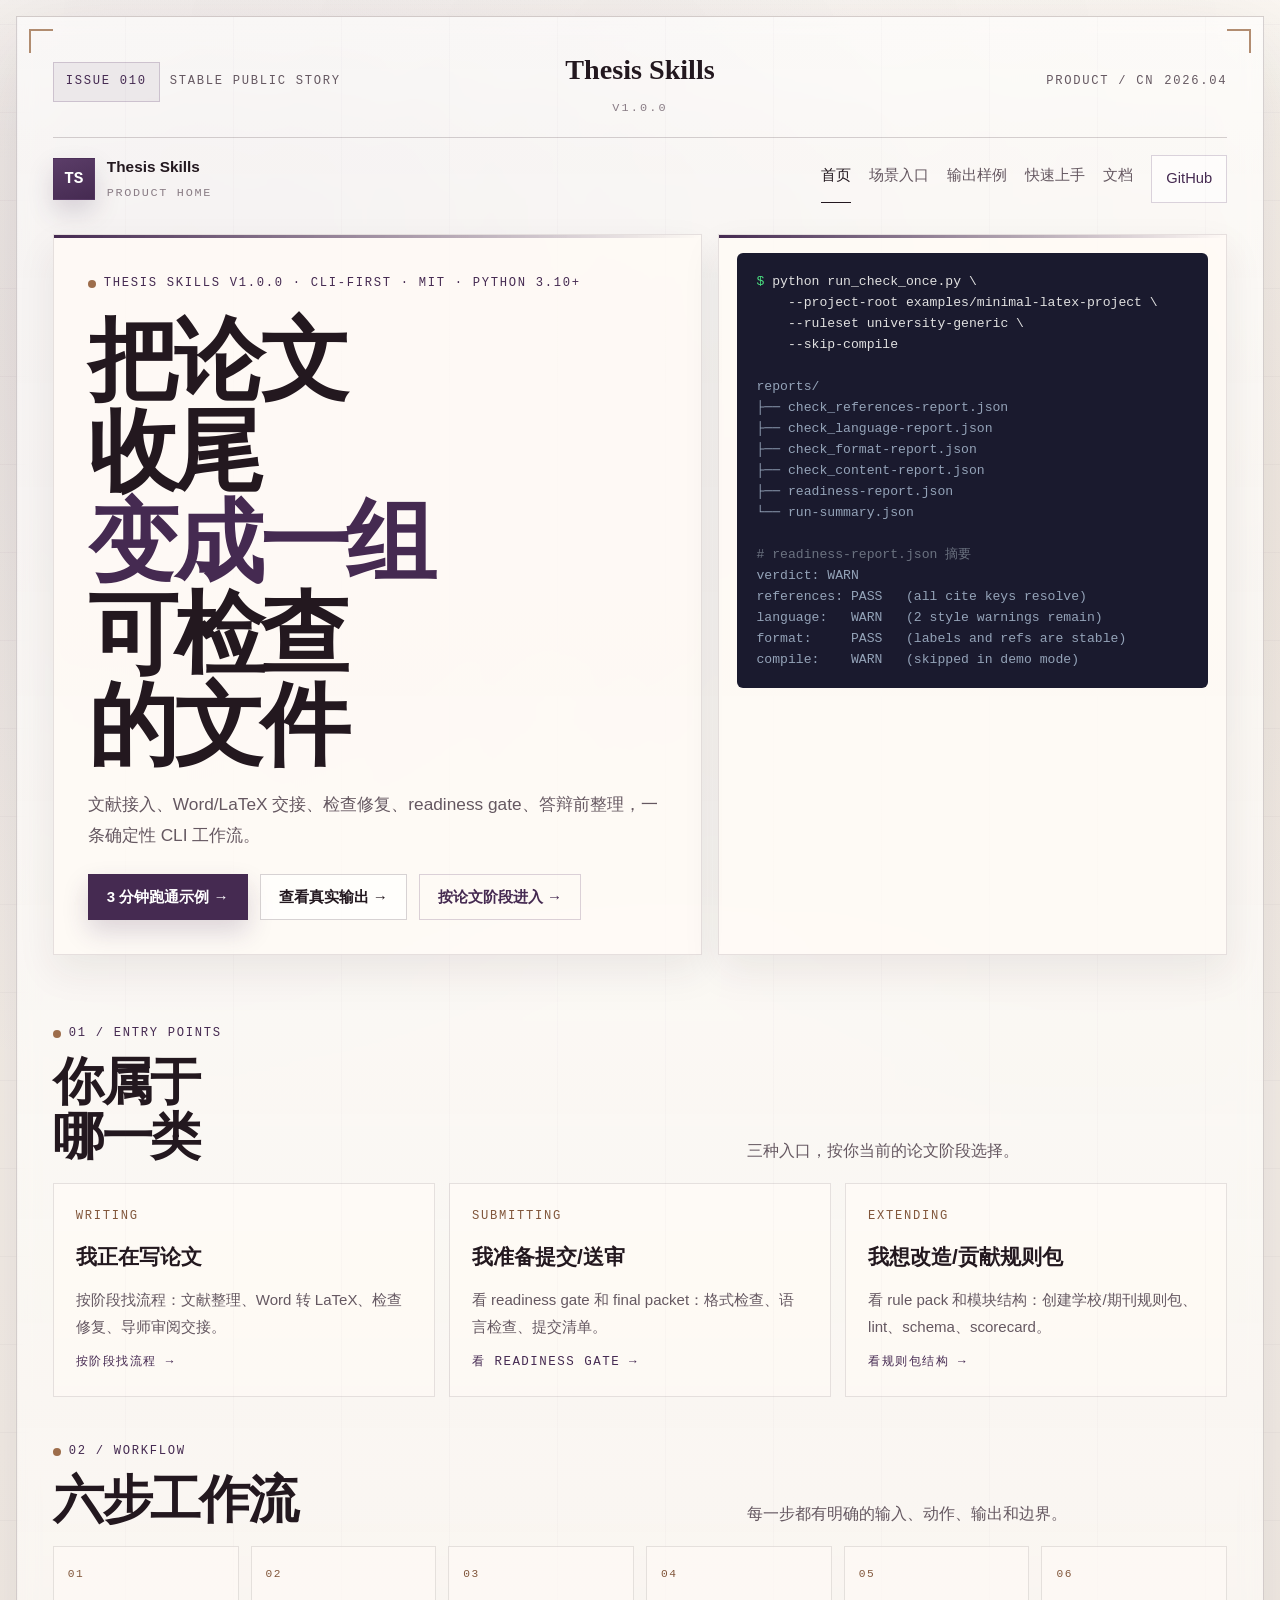
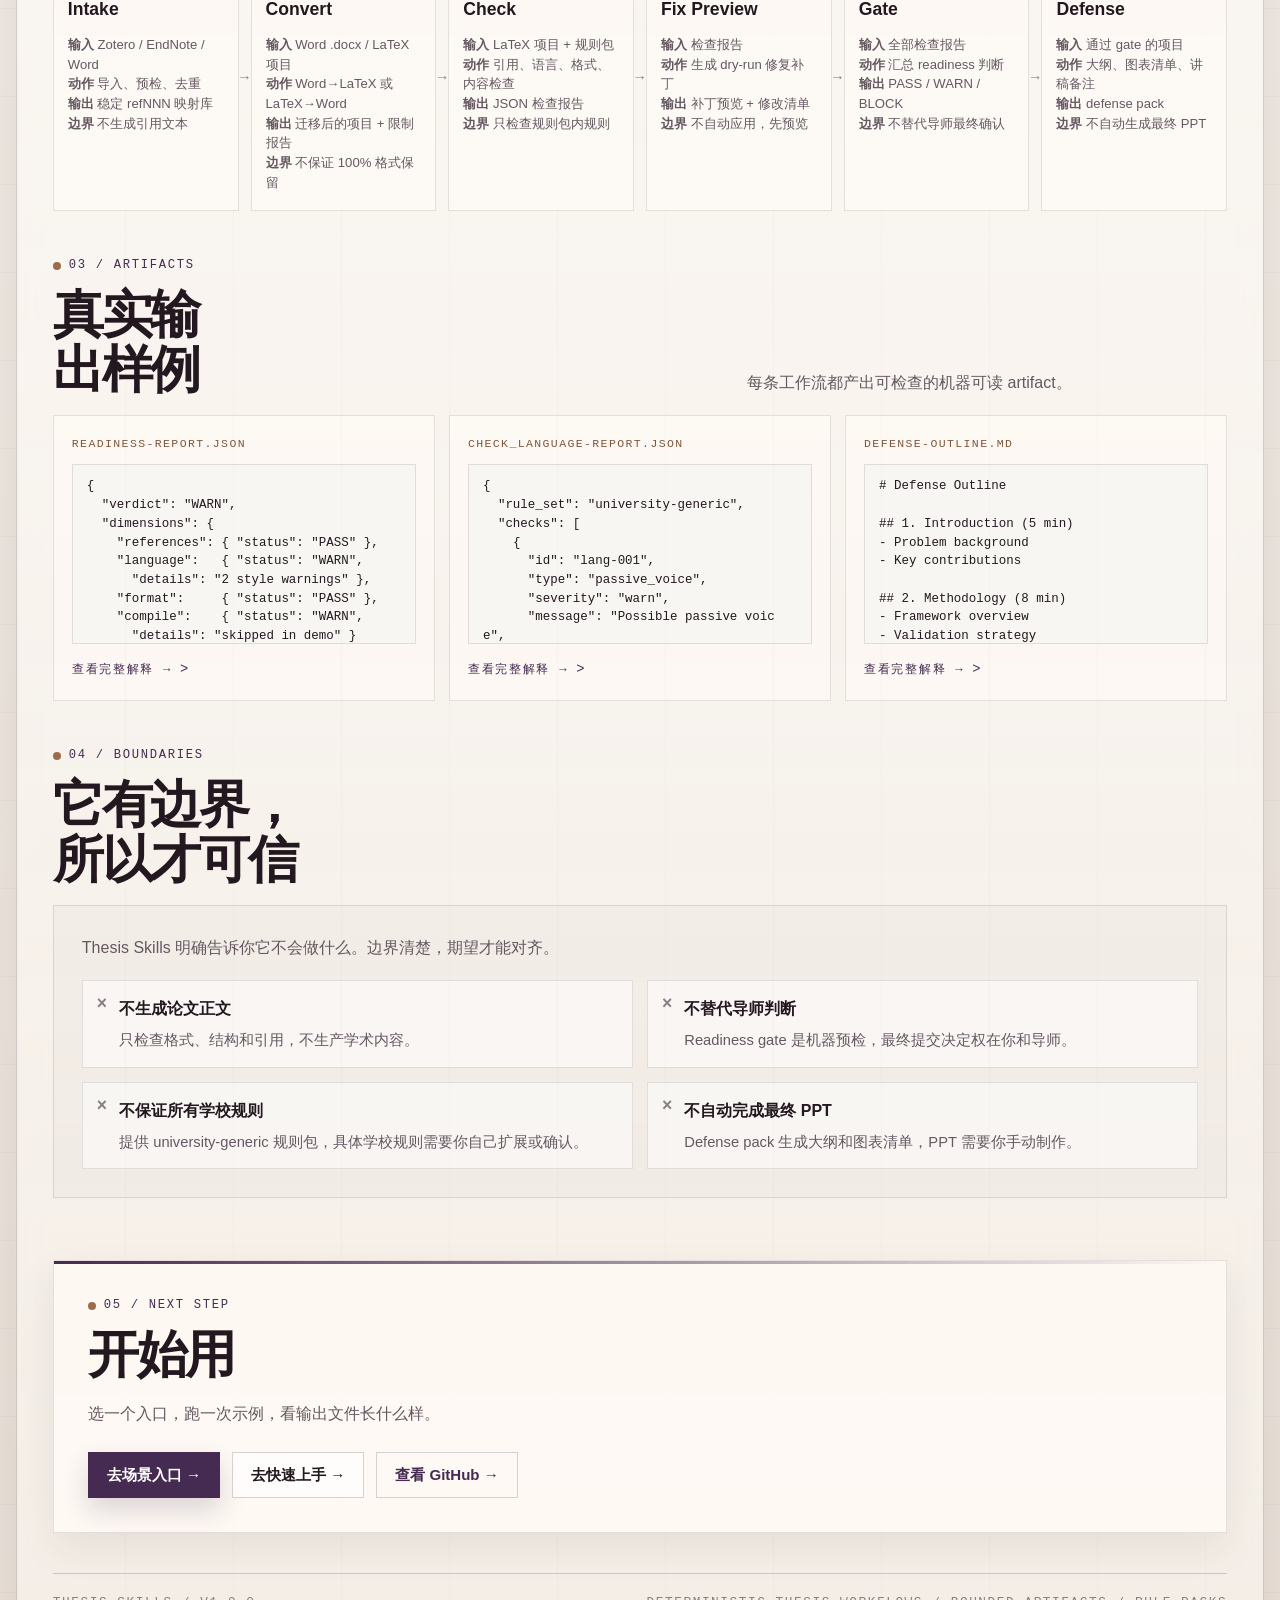
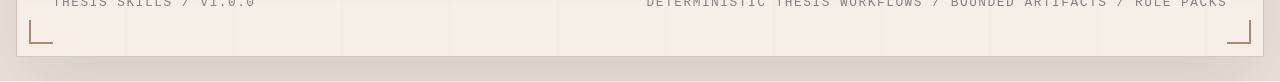
==== site/v1.1-showcase/index.html @ 37669f97 "site: redesign showcase pages for v1.1 - Redesign index.html with 6-screen structure (hero, user ent" ====
<!DOCTYPE html>
<html lang="zh-CN">
<head>
    <meta charset="UTF-8">
    <meta name="viewport" content="width=device-width, initial-scale=1.0">
    <title>Thesis Skills v1.0.0 | 把论文收尾变成一组可检查的文件</title>
    <meta name="description" content="Thesis Skills v1.0.0 是一条确定性 CLI 工作流：文献接入、Word/LaTeX 交接、检查修复、readiness gate、答辩前整理。每条能力都对应真实入口和可检查 artifact。">
    <link rel="stylesheet" href="editorial-theme.css">
</head>
<body>
    <div class="page">
        <div class="page-frame">
            <span class="frame-corner tl"></span>
            <span class="frame-corner tr"></span>
            <span class="frame-corner bl"></span>
            <span class="frame-corner br"></span>

            <header class="issue-bar">
                <div class="issue-block">
                    <span class="issue-chip">Issue 010</span>
                    <span>stable public story</span>
                </div>
                <div class="issue-title">
                    <span class="issue-kicker">Thesis Skills</span>
                    <span class="issue-note">v1.0.0</span>
                </div>
                <div class="issue-meta">
                    <span>product / cn</span>
                    <span>2026.04</span>
                </div>
            </header>

            <nav class="site-nav" aria-label="主导航">
                <a class="brand-link" href="index.html">
                    <span class="brand-mark">TS</span>
                    <span class="brand-copy">
                        <strong>Thesis Skills</strong>
                        <span>product home</span>
                    </span>
                </a>
                <div class="nav-links">
                    <a href="index.html" aria-current="page">首页</a>
                    <a href="scenario-entry.html">场景入口</a>
                    <a href="artifact-gallery.html">输出样例</a>
                    <a href="quickstart.html">快速上手</a>
                    <a href="docs-home.html">文档</a>
                    <a href="https://github.com/quzhiii/thesis-skills" class="nav-cta" target="_blank" rel="noopener">GitHub</a>
                </div>
            </nav>

            <main class="editorial-main">
                <!-- 第一屏：Hero -->
                <section class="hero">
                    <div class="hero-grid">
                        <div class="hero-main">
                            <div class="hero-tag">Thesis Skills v1.0.0 · CLI-first · MIT · Python 3.10+</div>
                            <h1 class="hero-title">
                                <span class="title-line">把论文收尾</span>
                                <span class="title-line title-strong">变成一组</span>
                                <span class="title-line">可检查的文件</span>
                            </h1>
                            <p class="hero-subtitle">文献接入、Word/LaTeX 交接、检查修复、readiness gate、答辩前整理，一条确定性 CLI 工作流。</p>
                            <div class="hero-actions">
                                <a class="btn btn-primary" href="quickstart.html">3 分钟跑通示例 →</a>
                                <a class="btn btn-secondary" href="artifact-gallery.html">查看真实输出 →</a>
                                <a class="btn btn-ghost" href="scenario-entry.html">按论文阶段进入 →</a>
                            </div>
                        </div>
                        <div class="hero-side">
                            <div class="terminal-block"><span class="terminal-prompt">$</span> python run_check_once.py \
    --project-root examples/minimal-latex-project \
    --ruleset university-generic \
    --skip-compile

<span class="terminal-output">reports/
├── check_references-report.json
├── check_language-report.json
├── check_format-report.json
├── check_content-report.json
├── readiness-report.json
└── run-summary.json</span>

<span class="terminal-comment"># readiness-report.json 摘要</span>
<span class="terminal-output">verdict: WARN
references: PASS   (all cite keys resolve)
language:   WARN   (2 style warnings remain)
format:     PASS   (labels and refs are stable)
compile:    WARN   (skipped in demo mode)</span></div>
                        </div>
                    </div>
                </section>

                <!-- 第二屏：三类用户入口 -->
                <section class="section">
                    <div class="section-head">
                        <div class="section-heading">
                            <div class="section-code">01 / entry points</div>
                            <h2 class="section-title">你属于哪一类</h2>
                        </div>
                        <p class="section-intro">三种入口，按你当前的论文阶段选择。</p>
                    </div>
                    <div class="user-type-grid">
                        <a href="scenario-entry.html" class="user-type-card">
                            <div class="user-type-icon">Writing</div>
                            <div class="user-type-title">我正在写论文</div>
                            <div class="user-type-desc">按阶段找流程：文献整理、Word 转 LaTeX、检查修复、导师审阅交接。</div>
                            <div class="user-type-action">按阶段找流程 →</div>
                        </a>
                        <a href="submission-prep.html" class="user-type-card">
                            <div class="user-type-icon">Submitting</div>
                            <div class="user-type-title">我准备提交/送审</div>
                            <div class="user-type-desc">看 readiness gate 和 final packet：格式检查、语言检查、提交清单。</div>
                            <div class="user-type-action">看 readiness gate →</div>
                        </a>
                        <a href="rule-packs.html" class="user-type-card">
                            <div class="user-type-icon">Extending</div>
                            <div class="user-type-title">我想改造/贡献规则包</div>
                            <div class="user-type-desc">看 rule pack 和模块结构：创建学校/期刊规则包、lint、schema、scorecard。</div>
                            <div class="user-type-action">看规则包结构 →</div>
                        </a>
                    </div>
                </section>

                <!-- 第三屏：核心workflow流程 -->
                <section class="section">
                    <div class="section-head">
                        <div class="section-heading">
                            <div class="section-code">02 / workflow</div>
                            <h2 class="section-title">六步工作流</h2>
                        </div>
                        <p class="section-intro">每一步都有明确的输入、动作、输出和边界。</p>
                    </div>
                    <div class="workflow-chain">
                        <div class="workflow-step">
                            <div class="workflow-step-num">01</div>
                            <div class="workflow-step-name">Intake</div>
                            <div class="workflow-step-io">
                                <div><strong>输入</strong> Zotero / EndNote / Word</div>
                                <div><strong>动作</strong> 导入、预检、去重</div>
                                <div><strong>输出</strong> 稳定 refNNN 映射库</div>
                                <div><strong>边界</strong> 不生成引用文本</div>
                            </div>
                        </div>
                        <div class="workflow-step">
                            <div class="workflow-step-num">02</div>
                            <div class="workflow-step-name">Convert</div>
                            <div class="workflow-step-io">
                                <div><strong>输入</strong> Word .docx / LaTeX 项目</div>
                                <div><strong>动作</strong> Word→LaTeX 或 LaTeX→Word</div>
                                <div><strong>输出</strong> 迁移后的项目 + 限制报告</div>
                                <div><strong>边界</strong> 不保证 100% 格式保留</div>
                            </div>
                        </div>
                        <div class="workflow-step">
                            <div class="workflow-step-num">03</div>
                            <div class="workflow-step-name">Check</div>
                            <div class="workflow-step-io">
                                <div><strong>输入</strong> LaTeX 项目 + 规则包</div>
                                <div><strong>动作</strong> 引用、语言、格式、内容检查</div>
                                <div><strong>输出</strong> JSON 检查报告</div>
                                <div><strong>边界</strong> 只检查规则包内规则</div>
                            </div>
                        </div>
                        <div class="workflow-step">
                            <div class="workflow-step-num">04</div>
                            <div class="workflow-step-name">Fix Preview</div>
                            <div class="workflow-step-io">
                                <div><strong>输入</strong> 检查报告</div>
                                <div><strong>动作</strong> 生成 dry-run 修复补丁</div>
                                <div><strong>输出</strong> 补丁预览 + 修改清单</div>
                                <div><strong>边界</strong> 不自动应用，先预览</div>
                            </div>
                        </div>
                        <div class="workflow-step">
                            <div class="workflow-step-num">05</div>
                            <div class="workflow-step-name">Gate</div>
                            <div class="workflow-step-io">
                                <div><strong>输入</strong> 全部检查报告</div>
                                <div><strong>动作</strong> 汇总 readiness 判断</div>
                                <div><strong>输出</strong> PASS / WARN / BLOCK</div>
                                <div><strong>边界</strong> 不替代导师最终确认</div>
                            </div>
                        </div>
                        <div class="workflow-step">
                            <div class="workflow-step-num">06</div>
                            <div class="workflow-step-name">Defense</div>
                            <div class="workflow-step-io">
                                <div><strong>输入</strong> 通过 gate 的项目</div>
                                <div><strong>动作</strong> 大纲、图表清单、讲稿备注</div>
                                <div><strong>输出</strong> defense pack</div>
                                <div><strong>边界</strong> 不自动生成最终 PPT</div>
                            </div>
                        </div>
                    </div>
                </section>

                <!-- 第四屏：真实artifact预览 -->
                <section class="section">
                    <div class="section-head">
                        <div class="section-heading">
                            <div class="section-code">03 / artifacts</div>
                            <h2 class="section-title">真实输出样例</h2>
                        </div>
                        <p class="section-intro">每条工作流都产出可检查的机器可读 artifact。</p>
                    </div>
                    <div class="artifact-preview-grid">
                        <div class="artifact-preview-card">
                            <div class="artifact-preview-label">readiness-report.json</div>
                            <div class="artifact-preview-sample">{
  "verdict": "WARN",
  "dimensions": {
    "references": { "status": "PASS" },
    "language":   { "status": "WARN",
      "details": "2 style warnings" },
    "format":     { "status": "PASS" },
    "compile":    { "status": "WARN",
      "details": "skipped in demo" }
  },
  "next_actions": [
    "Review check_language-report.json",
    "Re-run without --skip-compile"
  ]
}</div>
                            <a href="artifact-gallery.html" class="card-link" style="margin-top: 14px; display: inline-flex;">查看完整解释 →</a>
                        </div>
                        <div class="artifact-preview-card">
                            <div class="artifact-preview-label">check_language-report.json</div>
                            <div class="artifact-preview-sample">{
  "rule_set": "university-generic",
  "checks": [
    {
      "id": "lang-001",
      "type": "passive_voice",
      "severity": "warn",
      "message": "Possible passive voice",
      "location": "chapter3.tex:42"
    },
    {
      "id": "lang-003",
      "type": "weasel_word",
      "severity": "warn",
      "message": "'very' is vague",
      "location": "chapter2.tex:18"
    }
  ],
  "summary": { "pass": 12, "warn": 2, "block": 0 }
}</div>
                            <a href="artifact-gallery.html" class="card-link" style="margin-top: 14px; display: inline-flex;">查看完整解释 →</a>
                        </div>
                        <div class="artifact-preview-card">
                            <div class="artifact-preview-label">defense-outline.md</div>
                            <div class="artifact-preview-sample"># Defense Outline

## 1. Introduction (5 min)
- Problem background
- Key contributions

## 2. Methodology (8 min)
- Framework overview
- Validation strategy

## 3. Results (10 min)
- Figure 3.2: accuracy curve
- Table 4.1: comparison

## 4. Conclusion (2 min)
- Summary & future work

## Q&A Prep
- Limitation acknowledgment</div>
                            <a href="artifact-gallery.html" class="card-link" style="margin-top: 14px; display: inline-flex;">查看完整解释 →</a>
                        </div>
                    </div>
                </section>

                <!-- 第五屏：Boundary block -->
                <section class="section">
                    <div class="section-head">
                        <div class="section-heading">
                            <div class="section-code">04 / boundaries</div>
                            <h2 class="section-title">它有边界，所以才可信</h2>
                        </div>
                    </div>
                    <div class="boundary-block">
                        <p class="section-intro">Thesis Skills 明确告诉你它不会做什么。边界清楚，期望才能对齐。</p>
                        <ul class="boundary-list">
                            <li class="boundary-item">
                                <div class="boundary-content">
                                    <strong>不生成论文正文</strong>
                                    <span>只检查格式、结构和引用，不生产学术内容。</span>
                                </div>
                            </li>
                            <li class="boundary-item">
                                <div class="boundary-content">
                                    <strong>不替代导师判断</strong>
                                    <span>Readiness gate 是机器预检，最终提交决定权在你和导师。</span>
                                </div>
                            </li>
                            <li class="boundary-item">
                                <div class="boundary-content">
                                    <strong>不保证所有学校规则</strong>
                                    <span>提供 university-generic 规则包，具体学校规则需要你自己扩展或确认。</span>
                                </div>
                            </li>
                            <li class="boundary-item">
                                <div class="boundary-content">
                                    <strong>不自动完成最终 PPT</strong>
                                    <span>Defense pack 生成大纲和图表清单，PPT 需要你手动制作。</span>
                                </div>
                            </li>
                        </ul>
                    </div>
                </section>

                <!-- 第六屏：Closing CTA -->
                <section class="section">
                    <div class="cta-panel">
                        <div class="section-heading" style="margin-bottom: 18px;">
                            <div class="section-code">05 / next step</div>
                            <h2 class="section-title" style="max-width: none;">开始用</h2>
                        </div>
                        <p class="section-intro" style="margin-bottom: 20px;">选一个入口，跑一次示例，看输出文件长什么样。</p>
                        <div class="cta-actions">
                            <a class="btn btn-primary" href="scenario-entry.html">去场景入口 →</a>
                            <a class="btn btn-secondary" href="quickstart.html">去快速上手 →</a>
                            <a class="btn btn-ghost" href="https://github.com/quzhiii/thesis-skills" target="_blank" rel="noopener">查看 GitHub →</a>
                        </div>
                    </div>
                </section>
            </main>

            <footer class="page-footer">
                <span>Thesis Skills / v1.0.0</span>
                <span>deterministic thesis workflows / bounded artifacts / rule packs</span>
            </footer>
        </div>
    </div>
</body>
</html>
---- site/v1.1-showcase/editorial-theme.css ----
:root {
  --paper: #f4eee7;
  --paper-deep: #ece3da;
  --surface: rgba(255, 251, 246, 0.82);
  --surface-soft: rgba(255, 251, 246, 0.64);
  --surface-strong: rgba(255, 251, 246, 0.94);
  --ink: #23181f;
  --muted: #655861;
  --soft: #8a7d86;
  --brand: #5b3d68;
  --brand-strong: #452a51;
  --brand-line: rgba(91, 61, 104, 0.22);
  --brand-wash: rgba(91, 61, 104, 0.08);
  --accent: #9d6d4b;
  --accent-deep: #81563b;
  --line: rgba(55, 37, 48, 0.12);
  --line-strong: rgba(55, 37, 48, 0.2);
  --shadow-lg: 0 30px 80px rgba(49, 33, 40, 0.12);
  --shadow-md: 0 16px 36px rgba(49, 33, 40, 0.08);
  --page-width: 1320px;
  --font-display: "Noto Serif SC", "Songti SC", "STSong", "SimSun", Georgia, serif;
  --font-sans: "PingFang SC", "Hiragino Sans GB", "Microsoft YaHei", "Segoe UI", sans-serif;
  --font-mono: "IBM Plex Mono", "Cascadia Mono", Consolas, monospace;
}

* {
  box-sizing: border-box;
}

html {
  scroll-behavior: smooth;
}

body {
  margin: 0;
  min-height: 100vh;
  color: var(--ink);
  font-family: var(--font-sans);
  line-height: 1.75;
  background:
    radial-gradient(circle at 14% 10%, rgba(91, 61, 104, 0.1), transparent 24%),
    radial-gradient(circle at 86% 16%, rgba(157, 109, 75, 0.08), transparent 20%),
    repeating-linear-gradient(
      0deg,
      rgba(91, 61, 104, 0.04) 0,
      rgba(91, 61, 104, 0.04) 1px,
      transparent 1px,
      transparent 88px
    ),
    linear-gradient(180deg, #faf6f0 0%, var(--paper) 44%, var(--paper-deep) 100%);
  -webkit-font-smoothing: antialiased;
}

body::before {
  content: "";
  position: fixed;
  inset: 0;
  pointer-events: none;
  background:
    linear-gradient(90deg, transparent 0, rgba(91, 61, 104, 0.025) 50%, transparent 100%),
    linear-gradient(180deg, rgba(255, 255, 255, 0.18), transparent 18%);
}

a {
  color: inherit;
}

.skip-link {
  position: absolute;
  left: 16px;
  top: -56px;
  z-index: 20;
  padding: 10px 14px;
  border: 1px solid var(--brand-line);
  background: var(--surface-strong);
  color: var(--brand-strong);
  text-decoration: none;
  font-family: var(--font-mono);
  font-size: 0.78rem;
  letter-spacing: 0.08em;
  text-transform: uppercase;
  box-shadow: var(--shadow-md);
}

.skip-link:focus-visible {
  top: 16px;
}

h1,
h2,
h3,
h4,
p,
ul,
ol,
dl,
dd {
  margin: 0;
}

h1,
h2,
h3,
h4 {
  font-family: var(--font-display);
  font-weight: 700;
  letter-spacing: -0.045em;
  line-height: 1.08;
  text-wrap: balance;
}

code,
pre,
.mono {
  font-family: var(--font-mono);
}

.page {
  width: min(calc(100% - 32px), var(--page-width));
  margin: 16px auto 24px;
}

.page-frame {
  position: relative;
  overflow: hidden;
  padding: 28px clamp(18px, 2.8vw, 36px) 42px;
  border: 1px solid var(--line-strong);
  background: linear-gradient(180deg, rgba(255, 255, 255, 0.58), rgba(255, 251, 246, 0.46));
  box-shadow: var(--shadow-lg);
  backdrop-filter: blur(10px);
}

.page-frame::before {
  content: "";
  position: absolute;
  inset: 0;
  pointer-events: none;
  background:
    repeating-linear-gradient(
      90deg,
      rgba(91, 61, 104, 0.025) 0,
      rgba(91, 61, 104, 0.025) 1px,
      transparent 1px,
      transparent 108px
    );
}

.frame-corner {
  position: absolute;
  width: 24px;
  height: 24px;
  border-style: solid;
  border-color: var(--accent);
  opacity: 0.78;
}

.frame-corner.tl {
  top: 12px;
  left: 12px;
  border-width: 2px 0 0 2px;
}

.frame-corner.tr {
  top: 12px;
  right: 12px;
  border-width: 2px 2px 0 0;
}

.frame-corner.bl {
  bottom: 12px;
  left: 12px;
  border-width: 0 0 2px 2px;
}

.frame-corner.br {
  bottom: 12px;
  right: 12px;
  border-width: 0 2px 2px 0;
}

.issue-bar {
  display: grid;
  grid-template-columns: 1fr auto 1fr;
  align-items: center;
  gap: 18px;
  padding-bottom: 18px;
  border-bottom: 1px solid var(--line-strong);
}

.issue-block,
.issue-meta {
  display: flex;
  align-items: center;
  gap: 10px;
  flex-wrap: wrap;
  font-family: var(--font-mono);
  font-size: 0.76rem;
  letter-spacing: 0.14em;
  text-transform: uppercase;
  color: var(--muted);
}

.issue-meta {
  justify-content: flex-end;
}

.issue-chip {
  display: inline-flex;
  align-items: center;
  padding: 8px 12px;
  border: 1px solid var(--brand-line);
  background: var(--brand-wash);
  color: var(--brand-strong);
}

.issue-title {
  display: flex;
  flex-direction: column;
  align-items: center;
  gap: 4px;
  text-align: center;
}

.issue-kicker {
  font-family: var(--font-display);
  font-size: clamp(1.35rem, 2.2vw, 1.8rem);
  font-weight: 700;
}

.issue-note {
  font-family: var(--font-mono);
  font-size: 0.74rem;
  letter-spacing: 0.18em;
  text-transform: uppercase;
  color: var(--soft);
}

.site-nav {
  display: flex;
  align-items: center;
  justify-content: space-between;
  gap: 20px;
  padding-top: 16px;
}

.brand-link {
  display: flex;
  align-items: center;
  gap: 12px;
  text-decoration: none;
}

.brand-mark {
  width: 42px;
  height: 42px;
  display: grid;
  place-items: center;
  border: 1px solid var(--brand-line);
  background: linear-gradient(160deg, var(--brand), var(--brand-strong));
  color: #fff;
  font-family: var(--font-mono);
  font-weight: 700;
  box-shadow: 0 12px 26px rgba(69, 42, 81, 0.18);
}

.brand-copy {
  display: flex;
  flex-direction: column;
  gap: 2px;
}

.brand-copy strong {
  font-size: 0.96rem;
  font-weight: 700;
}

.brand-copy span {
  font-family: var(--font-mono);
  font-size: 0.74rem;
  letter-spacing: 0.14em;
  text-transform: uppercase;
  color: var(--soft);
}

.nav-links {
  display: flex;
  flex-wrap: wrap;
  justify-content: flex-end;
  gap: 10px 18px;
}

.nav-links a {
  padding: 8px 0;
  text-decoration: none;
  font-size: 0.92rem;
  color: var(--muted);
  border-bottom: 1px solid transparent;
}

.nav-links a:hover {
  color: var(--brand-strong);
  border-color: var(--brand-line);
}

a:focus-visible,
.btn:focus-visible,
.card-link:focus-visible,
.brand-link:focus-visible {
  outline: 3px solid rgba(91, 61, 104, 0.45);
  outline-offset: 3px;
}

.nav-links a[aria-current="page"] {
  color: var(--ink);
  border-color: var(--ink);
}

.nav-links .nav-cta {
  padding: 10px 14px;
  border: 1px solid var(--brand-line);
  background: rgba(255, 255, 255, 0.56);
  color: var(--brand-strong);
}

.editorial-main {
  padding-top: 24px;
}

.hero {
  padding: 6px 0 34px;
}

.hero-grid,
.spotlight-grid {
  display: grid;
  grid-template-columns: minmax(0, 1.12fr) minmax(310px, 0.88fr);
  gap: 16px;
}

.hero-main,
.hero-side,
.editorial-card,
.spotlight-panel,
.module-card,
.cta-panel {
  position: relative;
  border: 1px solid var(--line);
  background: var(--surface);
  box-shadow: var(--shadow-md);
}

.hero-main,
.spotlight-panel,
.cta-panel {
  padding: clamp(22px, 3vw, 34px);
}

.hero-side {
  display: grid;
  gap: 14px;
  padding: 18px;
  align-content: start;
}

.hero-main::before,
.hero-side::before,
.editorial-card::before,
.spotlight-panel::before,
.module-card::before,
.cta-panel::before {
  content: "";
  position: absolute;
  inset: 0 auto auto 0;
  width: 100%;
  height: 3px;
  background: linear-gradient(90deg, var(--brand-strong), rgba(91, 61, 104, 0));
}

.hero-tag,
.section-code,
.panel-label,
.card-index,
.module-key,
.detail-label,
.meta-chip {
  display: inline-flex;
  align-items: center;
  gap: 8px;
  font-family: var(--font-mono);
  font-size: 0.76rem;
  letter-spacing: 0.14em;
  text-transform: uppercase;
  color: var(--brand-strong);
}

.hero-tag::before,
.section-code::before,
.panel-label::before,
.module-key::before,
.detail-label::before {
  content: "";
  width: 8px;
  height: 8px;
  border-radius: 50%;
  background: var(--accent);
}

.hero-title {
  margin-top: 18px;
  max-width: 8.6ch;
  font-size: clamp(3.1rem, 7vw, 6.2rem);
  font-weight: 700;
  line-height: 1.02;
}

.title-line {
  display: block;
}

.title-strong,
.title-key {
  color: var(--brand-strong);
}

.hero-subtitle,
.section-intro,
.card-text,
.spotlight-text,
.module-desc,
.note-box,
.link-text,
.footer-note {
  color: var(--muted);
}

.hero-subtitle {
  margin-top: 18px;
  max-width: 40rem;
  font-size: clamp(1rem, 1.5vw, 1.08rem);
}

.hero-actions,
.cta-actions,
.link-actions {
  display: flex;
  flex-wrap: wrap;
  gap: 12px;
  margin-top: 24px;
}

.btn {
  display: inline-flex;
  align-items: center;
  justify-content: center;
  min-height: 46px;
  padding: 0 18px;
  text-decoration: none;
  font-size: 0.94rem;
  font-weight: 600;
  border: 1px solid transparent;
  transition: transform 0.18s ease, box-shadow 0.18s ease, background 0.18s ease;
}

.btn:hover {
  transform: translateY(-1px);
}

.btn-primary {
  background: var(--brand-strong);
  color: #fff;
  box-shadow: 0 12px 26px rgba(69, 42, 81, 0.18);
}

.btn-secondary {
  background: rgba(255, 255, 255, 0.58);
  color: var(--ink);
  border-color: var(--line-strong);
}

.btn-ghost {
  background: transparent;
  color: var(--brand-strong);
  border-color: var(--brand-line);
}

.metric-row {
  display: grid;
  grid-template-columns: repeat(3, minmax(0, 1fr));
  gap: 12px;
  margin-top: 28px;
}

.metric-card {
  padding: 14px 14px 12px;
  border: 1px solid var(--line);
  background: rgba(255, 255, 255, 0.52);
}

.metric-value {
  display: block;
  font-family: var(--font-display);
  font-size: 1.5rem;
  font-weight: 700;
  line-height: 1.04;
}

.metric-label {
  display: block;
  margin-top: 4px;
  font-size: 0.82rem;
  color: var(--soft);
}

.aside-panel {
  padding: 16px 16px 14px;
  border: 1px solid var(--line);
  background: rgba(255, 255, 255, 0.46);
}

.aside-label,
.note-box strong,
.card-link,
.summary-title {
  font-family: var(--font-mono);
  font-size: 0.76rem;
  letter-spacing: 0.14em;
  text-transform: uppercase;
  color: var(--brand-strong);
}

.editorial-list {
  list-style: none;
  display: grid;
  gap: 10px;
  margin-top: 12px;
  padding: 0;
}

.editorial-list li {
  display: flex;
  align-items: flex-start;
  gap: 10px;
  font-size: 0.94rem;
  color: var(--muted);
}

.editorial-list li::before {
  content: "";
  width: 8px;
  height: 8px;
  margin-top: 0.62em;
  border-radius: 50%;
  background: var(--brand);
  flex-shrink: 0;
}

.section {
  padding: 34px 0 10px;
}

.section[id] {
  scroll-margin-top: 24px;
}

.section-head {
  display: grid;
  grid-template-columns: minmax(0, 1fr) minmax(260px, 30rem);
  gap: 18px;
  align-items: end;
  margin-bottom: 18px;
}

.section-heading {
  display: grid;
  gap: 10px;
}

.section-title {
  max-width: 11ch;
  font-size: clamp(2rem, 4vw, 3.4rem);
}

.section-intro {
  max-width: 58ch;
  font-size: 1rem;
}

.card-grid,
.module-summary,
.module-list {
  display: grid;
  gap: 14px;
}

.grid-2 {
  grid-template-columns: repeat(2, minmax(0, 1fr));
}

.grid-3 {
  grid-template-columns: repeat(3, minmax(0, 1fr));
}

.grid-4 {
  grid-template-columns: repeat(4, minmax(0, 1fr));
}

.grid-5,
.module-summary {
  grid-template-columns: repeat(5, minmax(0, 1fr));
}

.editorial-card {
  display: flex;
  flex-direction: column;
  gap: 12px;
  min-height: 100%;
  padding: 18px 18px 20px;
  background: var(--surface-soft);
}

.card-index {
  color: var(--accent-deep);
}

.card-title {
  font-size: 1.34rem;
}

.card-text,
.link-text,
.summary-copy {
  font-size: 0.95rem;
}

.spotlight-title {
  margin-top: 12px;
  max-width: 12ch;
  font-size: clamp(1.7rem, 2.2vw, 2.35rem);
}

.spotlight-text {
  margin-top: 10px;
  max-width: 48ch;
}

.chain-list {
  list-style: none;
  display: grid;
  gap: 8px;
  margin-top: 20px;
  padding: 0;
}

.chain-list li {
  display: grid;
  grid-template-columns: 26px 1fr;
  gap: 12px;
  padding-top: 10px;
  border-top: 1px solid var(--line);
}

.chain-list li:first-child {
  padding-top: 0;
  border-top: 0;
}

.chain-step {
  font-family: var(--font-mono);
  font-size: 0.76rem;
  letter-spacing: 0.12em;
  color: var(--soft);
}

.chain-body strong {
  display: block;
  font-size: 1rem;
}

.chain-body span {
  display: block;
  margin-top: 4px;
  color: var(--muted);
  font-size: 0.92rem;
}

.tag-strip {
  display: flex;
  flex-wrap: wrap;
  gap: 8px;
  margin-top: 18px;
}

.meta-chip,
.tag {
  display: inline-flex;
  align-items: center;
  padding: 6px 10px;
  border: 1px solid var(--line);
  background: rgba(255, 255, 255, 0.56);
  font-family: var(--font-mono);
  font-size: 0.75rem;
  color: var(--brand-strong);
}

.summary-card {
  padding: 14px 14px 12px;
  border: 1px solid var(--line);
  background: rgba(255, 255, 255, 0.48);
}

.summary-title {
  display: block;
  margin-bottom: 8px;
}

.summary-copy {
  color: var(--muted);
}

.module-card {
  padding: 20px 20px 18px;
}

.module-layout {
  display: grid;
  grid-template-columns: 220px 1fr;
  gap: 18px;
}

.module-meta {
  display: grid;
  align-content: start;
  gap: 10px;
  padding-right: 18px;
  border-right: 1px solid var(--line);
}

.module-title {
  font-size: 1.56rem;
}

.module-short {
  color: var(--muted);
  font-size: 0.94rem;
}

.module-copy {
  display: grid;
  gap: 12px;
}

.note-grid {
  display: grid;
  grid-template-columns: repeat(2, minmax(0, 1fr));
  gap: 12px;
}

.note-box {
  padding: 12px 14px;
  border: 1px solid var(--line);
  background: rgba(255, 255, 255, 0.52);
  font-size: 0.92rem;
}

.note-box strong {
  display: block;
  margin-bottom: 6px;
}

.link-card {
  min-height: 100%;
}

.card-link {
  display: inline-flex;
  align-items: center;
  gap: 8px;
  margin-top: auto;
  text-decoration: none;
}

.card-link::after {
  content: ">";
  font-size: 0.86rem;
}

.cta-panel {
  margin-top: 18px;
}

.page-footer {
  display: flex;
  justify-content: space-between;
  gap: 18px;
  flex-wrap: wrap;
  margin-top: 30px;
  padding-top: 18px;
  border-top: 1px solid var(--line-strong);
  color: var(--soft);
  font-family: var(--font-mono);
  font-size: 0.8rem;
  letter-spacing: 0.12em;
  text-transform: uppercase;
}

@media (max-width: 1180px) {
  .grid-5,
  .module-summary {
    grid-template-columns: repeat(3, minmax(0, 1fr));
  }

  .grid-4 {
    grid-template-columns: repeat(2, minmax(0, 1fr));
  }

  .module-layout {
    grid-template-columns: 1fr;
  }

  .module-meta {
    padding-right: 0;
    padding-bottom: 14px;
    border-right: 0;
    border-bottom: 1px solid var(--line);
  }
}

@media (max-width: 980px) {
  .issue-bar {
    grid-template-columns: 1fr;
  }

  .issue-title,
  .issue-meta {
    align-items: flex-start;
    justify-content: flex-start;
    text-align: left;
  }

  .site-nav,
  .hero-grid,
  .spotlight-grid,
  .section-head {
    grid-template-columns: 1fr;
  }

  .site-nav {
    display: grid;
  }

  .nav-links {
    justify-content: flex-start;
  }

  .grid-3 {
    grid-template-columns: repeat(2, minmax(0, 1fr));
  }
}

@media (max-width: 720px) {
  html {
    scroll-behavior: auto;
  }

  .page {
    width: min(calc(100% - 18px), var(--page-width));
    margin: 10px auto 18px;
  }

  .page-frame {
    padding: 18px 16px 28px;
  }

  .hero-title {
    max-width: none;
    font-size: clamp(2.7rem, 14vw, 4.2rem);
  }

  .section-title {
    max-width: none;
  }

  .metric-row,
  .grid-2,
  .grid-3,
  .grid-4,
  .grid-5,
  .module-summary,
  .note-grid {
    grid-template-columns: 1fr;
  }

  .hero-actions,
  .cta-actions,
  .link-actions {
    flex-direction: column;
    align-items: stretch;
  }

  .btn {
    width: 100%;
  }

  .nav-links {
    gap: 8px 14px;
  }
}

/* ===== v1.1 additions ===== */

/* Terminal mockup block */
.terminal-block {
  background: #1a1a2e;
  color: #e0e0e0;
  font-family: var(--font-mono);
  font-size: 0.82rem;
  line-height: 1.6;
  padding: 18px 20px;
  border-radius: 6px;
  overflow-x: auto;
  white-space: pre-wrap;
  word-break: break-all;
}

.terminal-block .terminal-prompt {
  color: #4ade80;
}

.terminal-block .terminal-comment {
  color: #6b7280;
}

.terminal-block .terminal-output {
  color: #94a3b8;
}

/* Artifact card structure */
.artifact-card {
  display: grid;
  gap: 16px;
  padding: 22px;
  border: 1px solid var(--line);
  background: var(--surface-soft);
}

.artifact-header {
  display: flex;
  align-items: center;
  gap: 12px;
  padding-bottom: 14px;
  border-bottom: 1px solid var(--line);
}

.artifact-number {
  font-family: var(--font-mono);
  font-size: 0.76rem;
  letter-spacing: 0.14em;
  text-transform: uppercase;
  color: var(--accent-deep);
}

.artifact-title {
  font-size: 1.4rem;
  font-weight: 700;
}

.artifact-meta {
  display: grid;
  gap: 10px;
}

.artifact-meta-row {
  display: grid;
  grid-template-columns: 80px 1fr;
  gap: 12px;
  align-items: start;
}

.artifact-meta-label {
  font-family: var(--font-mono);
  font-size: 0.74rem;
  letter-spacing: 0.12em;
  text-transform: uppercase;
  color: var(--soft);
  padding-top: 2px;
}

.artifact-meta-value {
  font-size: 0.94rem;
  color: var(--muted);
}

.artifact-meta-value code {
  background: rgba(91, 61, 104, 0.06);
  padding: 2px 6px;
  font-size: 0.86rem;
}

.artifact-sample {
  background: #f8f6f3;
  border: 1px solid var(--line);
  padding: 14px 16px;
  font-family: var(--font-mono);
  font-size: 0.8rem;
  line-height: 1.5;
  color: var(--ink);
  overflow-x: auto;
  white-space: pre-wrap;
  word-break: break-all;
}

/* User type entry cards */
.user-type-grid {
  display: grid;
  grid-template-columns: repeat(3, minmax(0, 1fr));
  gap: 14px;
}

.user-type-card {
  display: flex;
  flex-direction: column;
  gap: 12px;
  padding: 22px;
  border: 1px solid var(--line);
  background: var(--surface-soft);
  text-decoration: none;
  transition: transform 0.18s ease, box-shadow 0.18s ease;
}

.user-type-card:hover {
  transform: translateY(-2px);
  box-shadow: var(--shadow-md);
}

.user-type-icon {
  font-family: var(--font-mono);
  font-size: 0.76rem;
  letter-spacing: 0.14em;
  text-transform: uppercase;
  color: var(--accent-deep);
}

.user-type-title {
  font-size: 1.3rem;
  font-weight: 700;
}

.user-type-desc {
  font-size: 0.94rem;
  color: var(--muted);
}

.user-type-action {
  margin-top: auto;
  font-family: var(--font-mono);
  font-size: 0.78rem;
  letter-spacing: 0.12em;
  text-transform: uppercase;
  color: var(--brand-strong);
}

/* Workflow chain */
.workflow-chain {
  display: grid;
  grid-template-columns: repeat(6, minmax(0, 1fr));
  gap: 12px;
}

.workflow-step {
  display: flex;
  flex-direction: column;
  gap: 10px;
  padding: 18px 14px;
  border: 1px solid var(--line);
  background: var(--surface-soft);
  position: relative;
}

.workflow-step::after {
  content: "→";
  position: absolute;
  right: -14px;
  top: 50%;
  transform: translateY(-50%);
  color: var(--soft);
  font-size: 0.9rem;
  z-index: 2;
}

.workflow-step:last-child::after {
  display: none;
}

.workflow-step-num {
  font-family: var(--font-mono);
  font-size: 0.7rem;
  letter-spacing: 0.14em;
  text-transform: uppercase;
  color: var(--accent-deep);
}

.workflow-step-name {
  font-size: 1.1rem;
  font-weight: 700;
}

.workflow-step-io {
  font-size: 0.82rem;
  color: var(--muted);
  line-height: 1.5;
}

/* Step-by-step for quickstart */
.step-list {
  display: grid;
  gap: 28px;
}

.step-item {
  display: grid;
  gap: 12px;
  padding: 24px;
  border: 1px solid var(--line);
  background: var(--surface-soft);
}

.step-header {
  display: flex;
  align-items: center;
  gap: 14px;
}

.step-badge {
  width: 36px;
  height: 36px;
  display: grid;
  place-items: center;
  background: var(--brand-strong);
  color: #fff;
  font-family: var(--font-mono);
  font-size: 0.9rem;
  font-weight: 700;
  flex-shrink: 0;
}

.step-title {
  font-size: 1.2rem;
  font-weight: 700;
}

.step-body {
  padding-left: 50px;
}

.step-body p {
  color: var(--muted);
  font-size: 0.95rem;
  margin-bottom: 10px;
}

.step-body pre {
  margin: 0;
}

/* Before/After comparison */
.compare-grid {
  display: grid;
  grid-template-columns: repeat(2, minmax(0, 1fr));
  gap: 14px;
}

.compare-panel {
  padding: 22px;
  border: 1px solid var(--line);
  background: var(--surface-soft);
}

.compare-panel.before {
  background: rgba(0, 0, 0, 0.02);
  border-style: dashed;
}

.compare-label {
  font-family: var(--font-mono);
  font-size: 0.74rem;
  letter-spacing: 0.14em;
  text-transform: uppercase;
  color: var(--accent-deep);
  margin-bottom: 12px;
}

.compare-title {
  font-size: 1.3rem;
  font-weight: 700;
  margin-bottom: 14px;
}

/* Boundary block */
.boundary-block {
  padding: 28px;
  border: 1px solid var(--line);
  background: rgba(0, 0, 0, 0.02);
}

.boundary-list {
  list-style: none;
  display: grid;
  grid-template-columns: repeat(2, minmax(0, 1fr));
  gap: 14px;
  margin-top: 18px;
  padding: 0;
}

.boundary-item {
  display: flex;
  align-items: flex-start;
  gap: 12px;
  padding: 14px;
  background: rgba(255, 255, 255, 0.52);
  border: 1px solid var(--line);
}

.boundary-item::before {
  content: "×";
  color: var(--soft);
  font-weight: 700;
  font-size: 1.1rem;
  line-height: 1;
  flex-shrink: 0;
}

.boundary-content {
  display: flex;
  flex-direction: column;
  gap: 6px;
}

.boundary-content strong {
  font-size: 1rem;
  color: var(--ink);
}

.boundary-content span {
  font-size: 0.92rem;
  color: var(--muted);
  line-height: 1.6;
}

/* Compact artifact preview for homepage */
.artifact-preview-grid {
  display: grid;
  grid-template-columns: repeat(3, minmax(0, 1fr));
  gap: 14px;
}

.artifact-preview-card {
  padding: 18px;
  border: 1px solid var(--line);
  background: var(--surface-soft);
}

.artifact-preview-label {
  font-family: var(--font-mono);
  font-size: 0.72rem;
  letter-spacing: 0.12em;
  text-transform: uppercase;
  color: var(--accent-deep);
  margin-bottom: 10px;
}

.artifact-preview-sample {
  background: #f8f6f3;
  border: 1px solid var(--line);
  padding: 12px 14px;
  font-family: var(--font-mono);
  font-size: 0.78rem;
  line-height: 1.5;
  color: var(--ink);
  overflow-x: auto;
  white-space: pre-wrap;
  word-break: break-all;
  max-height: 180px;
  overflow-y: auto;
}

/* Responsive for v1.1 additions */
@media (max-width: 1180px) {
  .workflow-chain {
    grid-template-columns: repeat(3, minmax(0, 1fr));
  }
  .workflow-step:nth-child(3)::after {
    display: none;
  }
  .workflow-step:nth-child(6)::after {
    display: block;
  }
  .user-type-grid {
    grid-template-columns: repeat(2, minmax(0, 1fr));
  }
}

@media (max-width: 980px) {
  .workflow-chain {
    grid-template-columns: repeat(2, minmax(0, 1fr));
  }
  .workflow-step::after {
    display: none;
  }
  .workflow-step:nth-child(2n)::after {
    display: none;
  }
  .user-type-grid {
    grid-template-columns: 1fr;
  }
  .compare-grid {
    grid-template-columns: 1fr;
  }
  .boundary-list {
    grid-template-columns: 1fr;
  }
  .artifact-preview-grid {
    grid-template-columns: 1fr;
  }
}

@media (max-width: 720px) {
  .workflow-chain {
    grid-template-columns: 1fr;
  }
  .step-body {
    padding-left: 0;
    padding-top: 12px;
  }
  .step-header {
    flex-direction: column;
    align-items: flex-start;
  }
}

/* ===== I/O block for scenario cards ===== */
.io-block {
  margin-top: 14px;
  padding-top: 14px;
  border-top: 1px dashed var(--line);
  display: grid;
  gap: 8px;
}
.io-row {
  display: grid;
  grid-template-columns: 60px 1fr;
  gap: 12px;
  align-items: start;
}
.io-label {
  font-family: var(--font-mono);
  font-size: 0.72rem;
  letter-spacing: 0.12em;
  text-transform: uppercase;
  color: var(--brand-strong);
  padding-top: 2px;
}
.io-value {
  font-size: 0.9rem;
  color: var(--muted);
  word-break: break-all;
}
.io-value code {
  background: rgba(91, 61, 104, 0.06);
  padding: 2px 6px;
  font-size: 0.84rem;
}
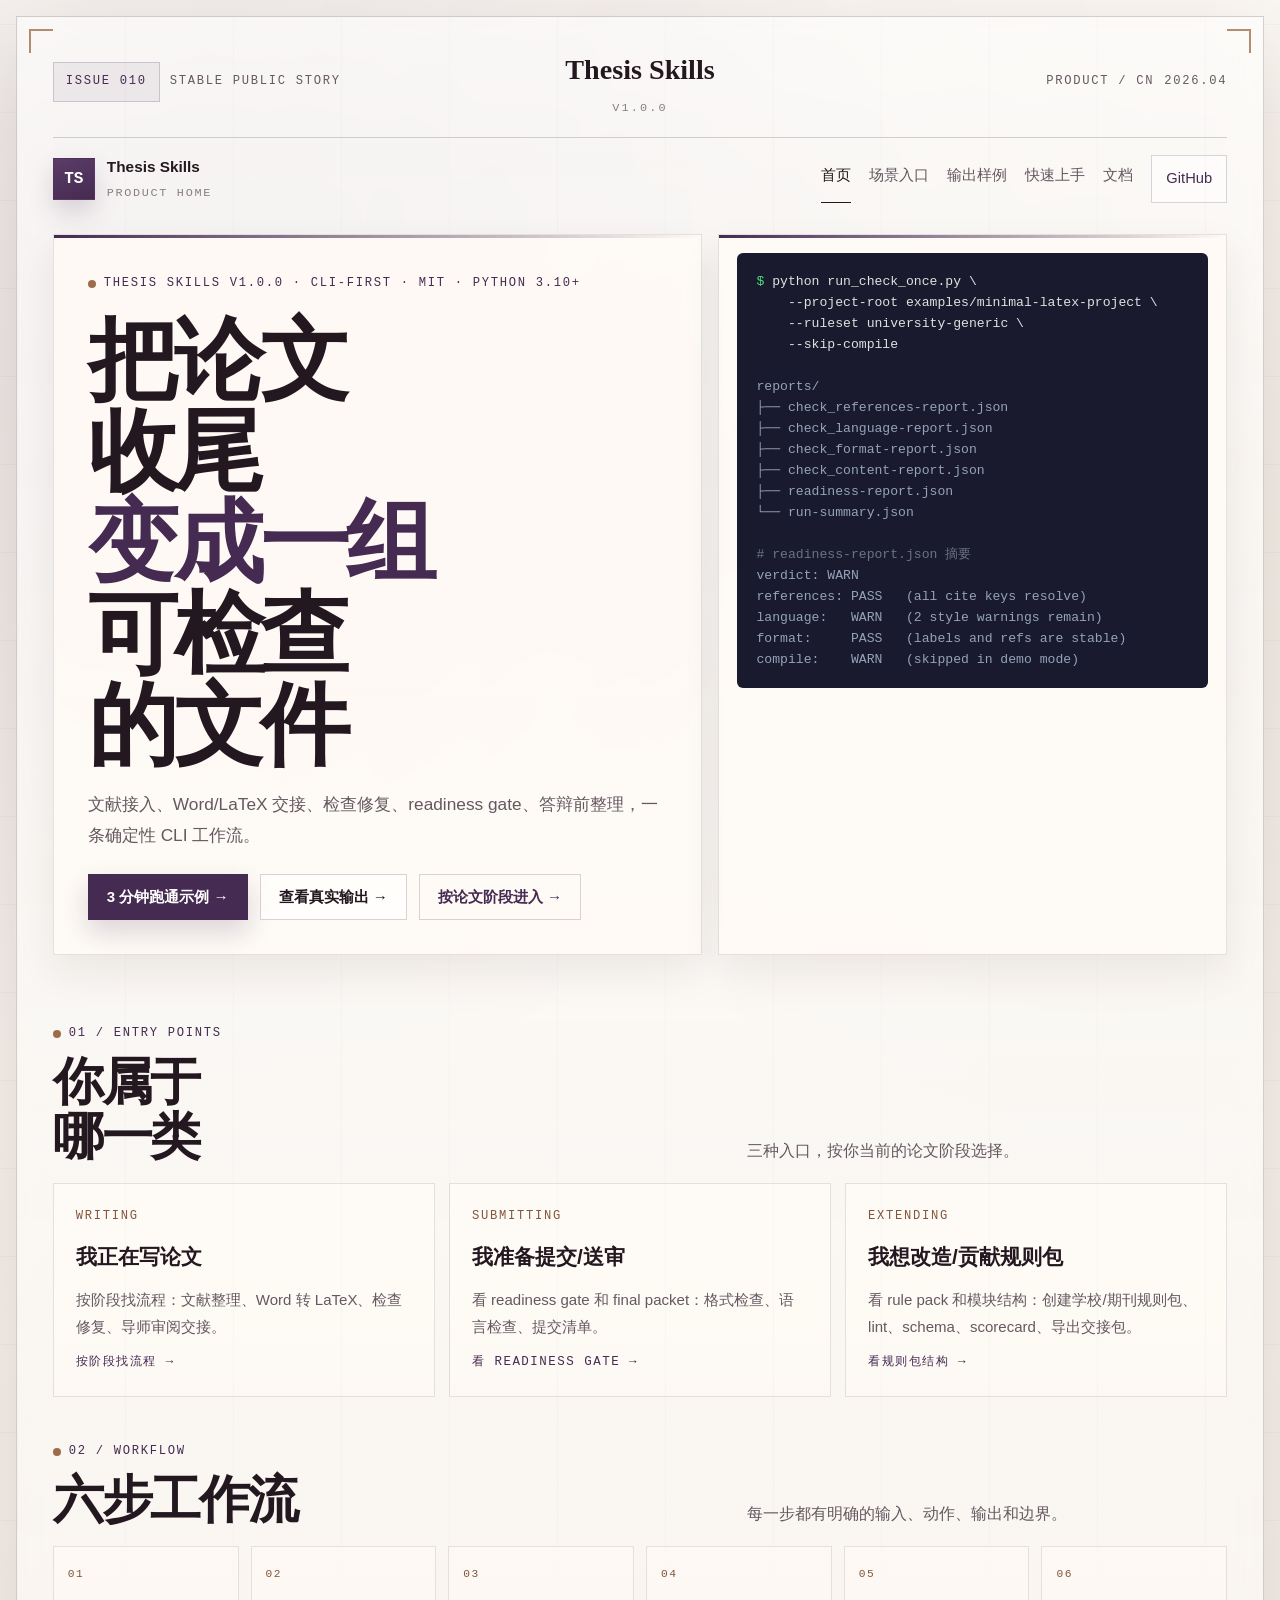
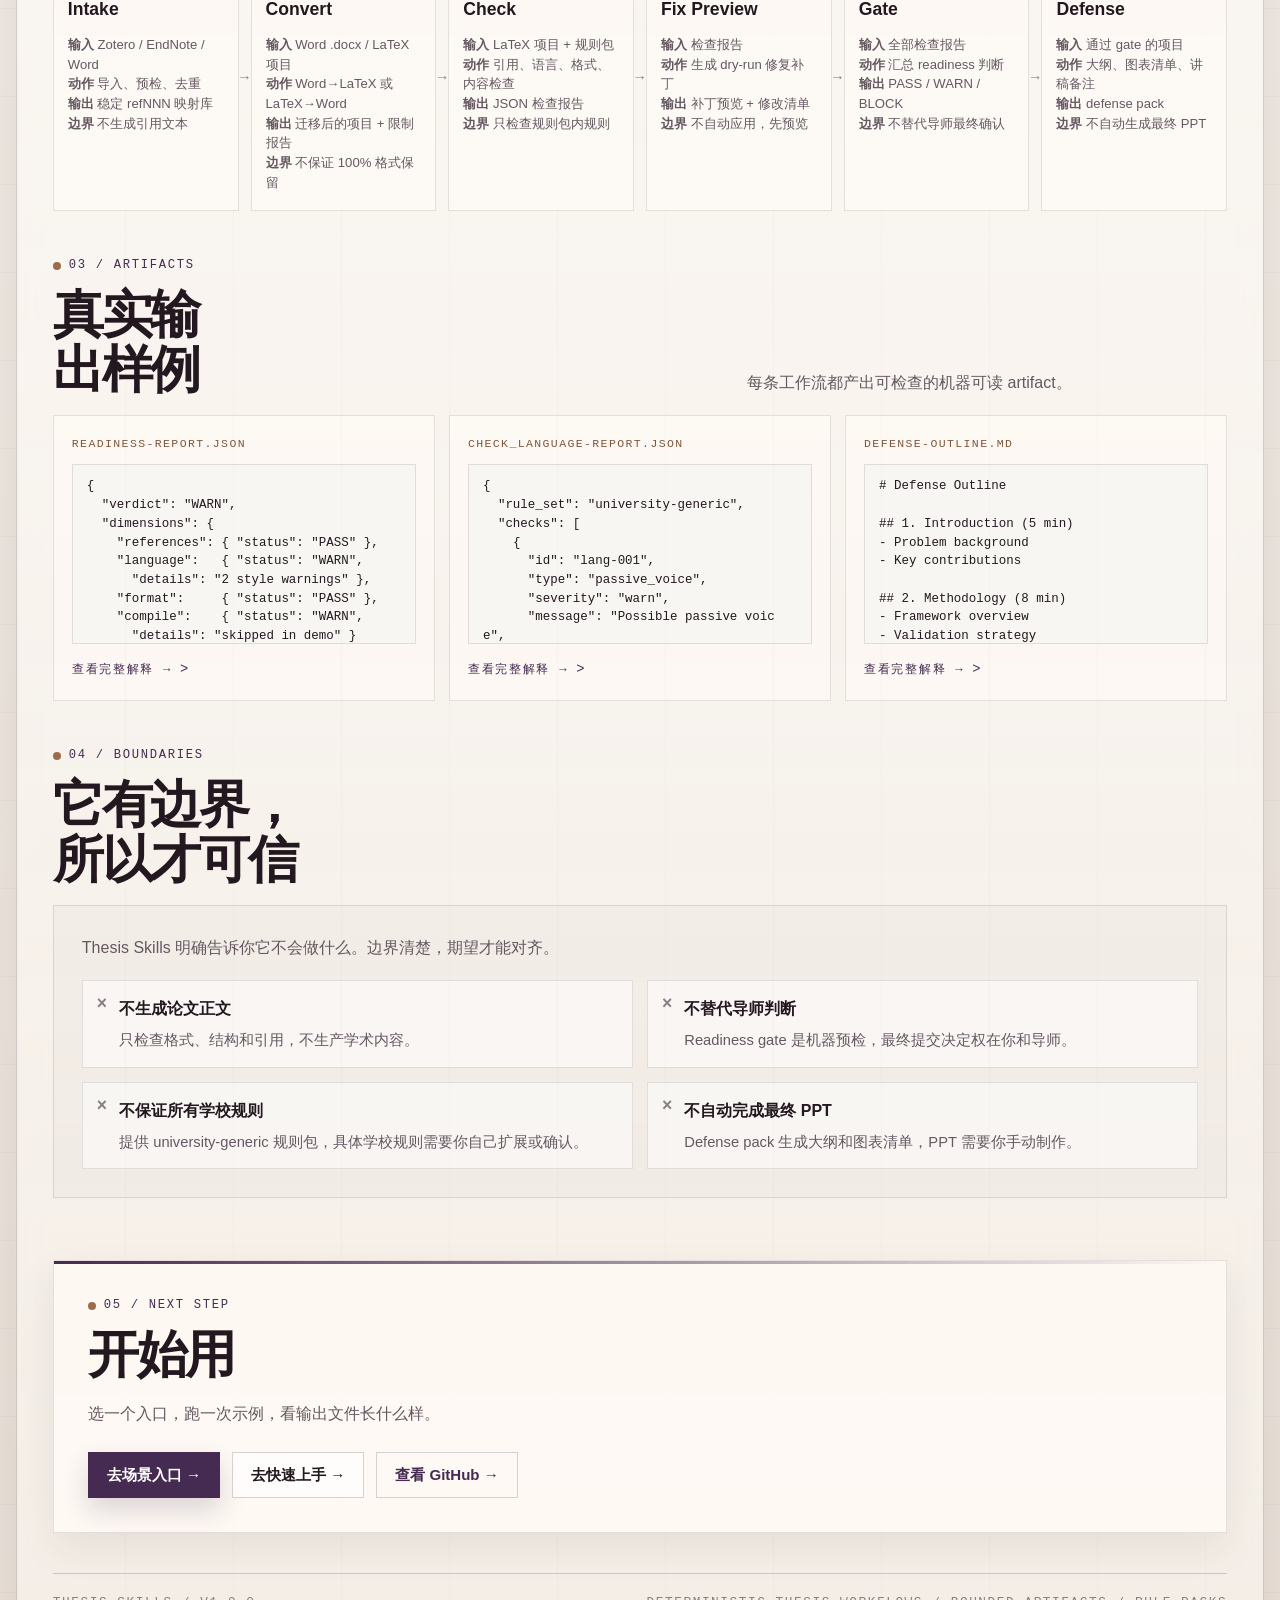
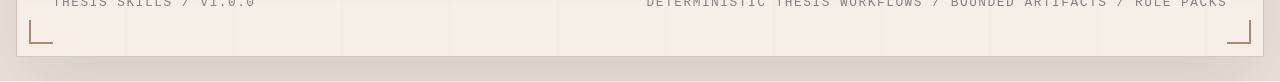
==== commit f7e2cf54: "feat: harden rule pack artifact contracts" ====
--- a/site/v1.1-showcase/index.html
+++ b/site/v1.1-showcase/index.html
@@ -112,10 +112,10 @@
                             <div class="user-type-desc">看 readiness gate 和 final packet：格式检查、语言检查、提交清单。</div>
                             <div class="user-type-action">看 readiness gate →</div>
                         </a>
-                        <a href="rule-packs.html" class="user-type-card">
+                        <a href="https://github.com/quzhiii/thesis-skills/blob/main/90-rules/THESIS_RULE_PACKS.md" class="user-type-card" target="_blank" rel="noopener">
                             <div class="user-type-icon">Extending</div>
                             <div class="user-type-title">我想改造/贡献规则包</div>
-                            <div class="user-type-desc">看 rule pack 和模块结构：创建学校/期刊规则包、lint、schema、scorecard。</div>
+                            <div class="user-type-desc">看 rule pack 和模块结构：创建学校/期刊规则包、lint、schema、scorecard、导出交接包。</div>
                             <div class="user-type-action">看规则包结构 →</div>
                         </a>
                     </div>
